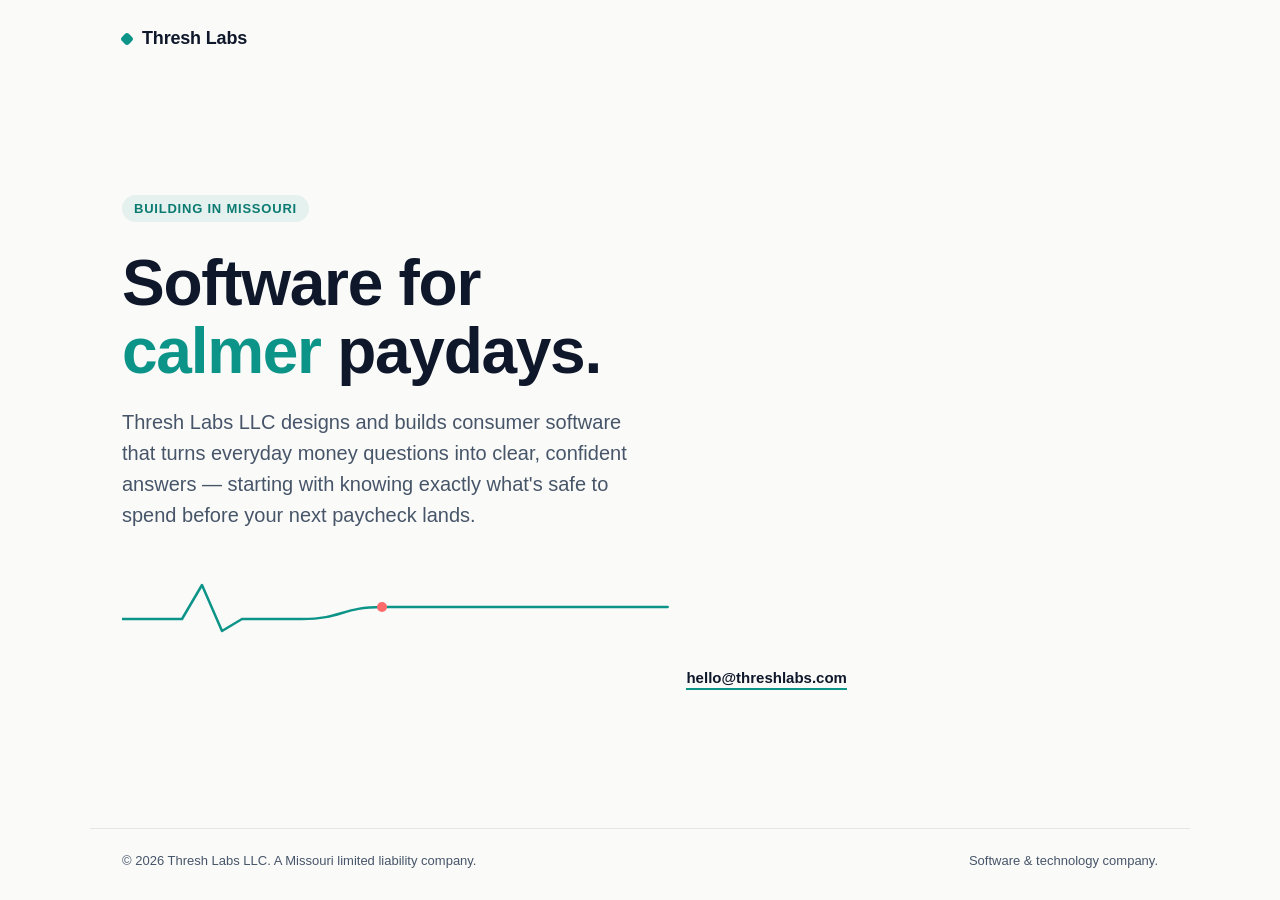
==== index.html @ 98dc83ef "Add initial Thresh Labs holding company landing page" ====
<!DOCTYPE html>
<html lang="en">
<head>
<meta charset="UTF-8" />
<meta name="viewport" content="width=device-width, initial-scale=1.0" />
<title>Thresh Labs — Software for calmer paydays</title>
<meta name="description" content="Thresh Labs LLC builds software that takes the guesswork out of everyday money decisions." />
<style>
  :root {
    --teal: #0D9488;
    --teal-deep: #0B7A70;
    --coral: #FF6B6B;
    --ink: #0F172A;
    --ink-soft: #475569;
    --paper: #FAFAF9;
    --paper-line: #E7E5E4;
  }

  * { box-sizing: border-box; }

  html, body {
    margin: 0;
    padding: 0;
    background: var(--paper);
    color: var(--ink);
    font-family: -apple-system, BlinkMacSystemFont, "Segoe UI", Roboto, Helvetica, Arial, sans-serif;
    -webkit-font-smoothing: antialiased;
  }

  @font-face {
    font-family: "Outfit";
    src: local("Outfit");
  }

  .wrap {
    min-height: 100vh;
    display: flex;
    flex-direction: column;
  }

  header {
    display: flex;
    align-items: center;
    justify-content: space-between;
    padding: 28px 32px;
    max-width: 1100px;
    width: 100%;
    margin: 0 auto;
  }

  .mark {
    display: flex;
    align-items: center;
    gap: 10px;
    font-family: "Outfit", sans-serif;
    font-weight: 600;
    font-size: 18px;
    letter-spacing: -0.01em;
    color: var(--ink);
  }

  .mark-dot {
    width: 10px;
    height: 10px;
    border-radius: 3px;
    background: var(--teal);
    transform: rotate(45deg);
    flex-shrink: 0;
  }

  main {
    flex: 1;
    display: flex;
    align-items: center;
    max-width: 1100px;
    width: 100%;
    margin: 0 auto;
    padding: 40px 32px 60px;
  }

  .hero {
    width: 100%;
  }

  .eyebrow {
    display: inline-block;
    font-size: 13px;
    font-weight: 600;
    letter-spacing: 0.06em;
    text-transform: uppercase;
    color: var(--teal-deep);
    background: rgba(13, 148, 136, 0.09);
    padding: 6px 12px;
    border-radius: 100px;
    margin-bottom: 28px;
  }

  h1 {
    font-family: "Outfit", sans-serif;
    font-weight: 600;
    font-size: clamp(36px, 6vw, 64px);
    line-height: 1.05;
    letter-spacing: -0.02em;
    margin: 0 0 22px;
    max-width: 15ch;
  }

  h1 em {
    font-style: normal;
    color: var(--teal);
  }

  .sub {
    font-size: clamp(17px, 2vw, 20px);
    line-height: 1.55;
    color: var(--ink-soft);
    max-width: 46ch;
    margin: 0 0 44px;
  }

  /* signature element: a "payday pulse" line — a cycle that resolves into a calm flat line,
     echoing the product's core idea (income → spend-down → reset) without naming the product. */
  .pulse {
    width: 100%;
    max-width: 560px;
    height: 64px;
    margin-bottom: 44px;
  }

  .pulse path {
    fill: none;
    stroke: var(--teal);
    stroke-width: 2.5;
    stroke-linecap: round;
    stroke-linejoin: round;
    stroke-dasharray: 600;
    stroke-dashoffset: 600;
    animation: draw 2.4s ease-out forwards 0.3s;
  }

  .pulse circle {
    fill: var(--coral);
    opacity: 0;
    animation: pop 0.4s ease-out forwards 2.4s;
  }

  @keyframes draw {
    to { stroke-dashoffset: 0; }
  }

  @keyframes pop {
    from { opacity: 0; transform: scale(0.4); }
    to { opacity: 1; transform: scale(1); }
  }

  @media (prefers-reduced-motion: reduce) {
    .pulse path { animation: none; stroke-dashoffset: 0; }
    .pulse circle { animation: none; opacity: 1; }
  }

  .contact {
    display: inline-flex;
    align-items: center;
    gap: 8px;
    font-size: 15px;
    font-weight: 600;
    color: var(--ink);
    text-decoration: none;
    border-bottom: 2px solid var(--teal);
    padding-bottom: 2px;
    transition: color 0.15s ease, border-color 0.15s ease;
  }

  .contact:hover,
  .contact:focus-visible {
    color: var(--teal-deep);
    border-color: var(--coral);
  }

  .contact:focus-visible {
    outline: 2px solid var(--teal);
    outline-offset: 4px;
  }

  footer {
    max-width: 1100px;
    width: 100%;
    margin: 0 auto;
    padding: 24px 32px 32px;
    border-top: 1px solid var(--paper-line);
    display: flex;
    flex-wrap: wrap;
    gap: 8px 20px;
    justify-content: space-between;
    font-size: 13px;
    color: var(--ink-soft);
  }

  @media (max-width: 560px) {
    header, main, footer { padding-left: 20px; padding-right: 20px; }
    footer { flex-direction: column; }
  }
</style>
</head>
<body>
  <div class="wrap">
    <header>
      <div class="mark">
        <span class="mark-dot" aria-hidden="true"></span>
        Thresh Labs
      </div>
    </header>

    <main>
      <div class="hero">
        <span class="eyebrow">Building in Missouri</span>
        <h1>Software for <em>calmer</em> paydays.</h1>
        <p class="sub">
          Thresh Labs LLC designs and builds consumer software that turns everyday
          money questions into clear, confident answers &mdash; starting with knowing
          exactly what's safe to spend before your next paycheck lands.
        </p>

        <svg class="pulse" viewBox="0 0 560 64" xmlns="http://www.w3.org/2000/svg" role="img" aria-label="A wavering line that settles into a steady, calm line">
          <path d="M0,44 L60,44 L80,10 L100,56 L120,44 L180,44 C 220,44 220,32 260,32 C 300,32 300,32 560,32" />
          <circle cx="260" cy="32" r="5" />
        </svg>

        <a class="contact" href="mailto:hello@threshlabs.com">hello@threshlabs.com</a>
      </div>
    </main>

    <footer>
      <span>&copy; 2026 Thresh Labs LLC. A Missouri limited liability company.</span>
      <span>Software &amp; technology company.</span>
    </footer>
  </div>
</body>
</html>
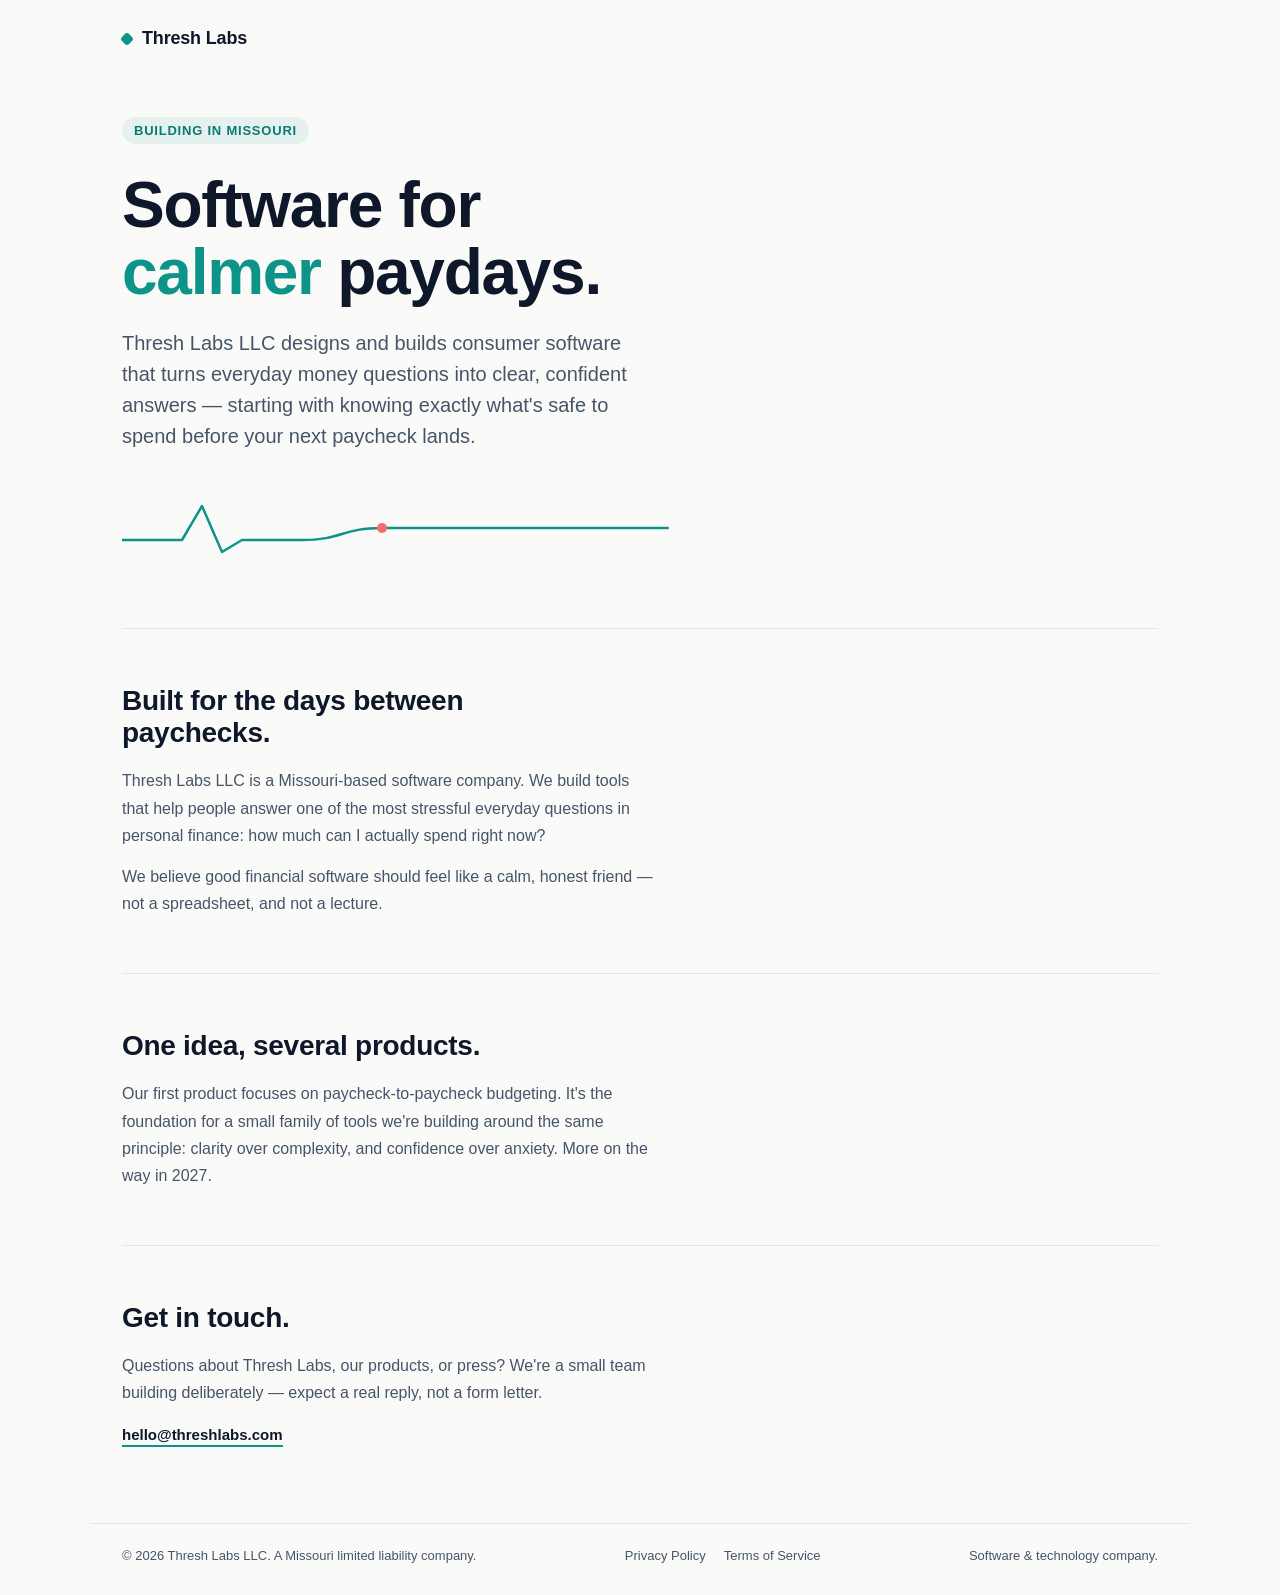
==== commit a7a829b1: "Add Privacy Policy and Terms of Service pages Add privacy.html, terms.html, and legal.css. Expand ho" ====
--- a/index.html
+++ b/index.html
@@ -70,16 +70,15 @@
 
   main {
     flex: 1;
-    display: flex;
-    align-items: center;
     max-width: 1100px;
     width: 100%;
     margin: 0 auto;
-    padding: 40px 32px 60px;
+    padding: 40px 32px 20px;
   }
 
   .hero {
     width: 100%;
+    padding-bottom: 20px;
   }
 
   .eyebrow {
@@ -118,8 +117,6 @@
     margin: 0 0 44px;
   }
 
-  /* signature element: a "payday pulse" line — a cycle that resolves into a calm flat line,
-     echoing the product's core idea (income → spend-down → reset) without naming the product. */
   .pulse {
     width: 100%;
     max-width: 560px;
@@ -182,6 +179,36 @@
     outline-offset: 4px;
   }
 
+  section.block {
+    padding: 56px 0;
+    border-top: 1px solid var(--paper-line);
+  }
+
+  section.block h2 {
+    font-family: "Outfit", sans-serif;
+    font-weight: 600;
+    font-size: clamp(22px, 3vw, 28px);
+    letter-spacing: -0.01em;
+    margin: 0 0 18px;
+    max-width: 24ch;
+  }
+
+  section.block p {
+    font-size: 16px;
+    line-height: 1.7;
+    color: var(--ink-soft);
+    max-width: 60ch;
+    margin: 0;
+  }
+
+  section.block p + p {
+    margin-top: 14px;
+  }
+
+  .contact-block .contact {
+    margin-top: 20px;
+  }
+
   footer {
     max-width: 1100px;
     width: 100%;
@@ -192,13 +219,29 @@
     flex-wrap: wrap;
     gap: 8px 20px;
     justify-content: space-between;
+    align-items: center;
     font-size: 13px;
     color: var(--ink-soft);
   }
 
+  footer nav {
+    display: flex;
+    gap: 18px;
+  }
+
+  footer nav a {
+    color: var(--ink-soft);
+    text-decoration: none;
+  }
+
+  footer nav a:hover,
+  footer nav a:focus-visible {
+    color: var(--teal-deep);
+  }
+
   @media (max-width: 560px) {
     header, main, footer { padding-left: 20px; padding-right: 20px; }
-    footer { flex-direction: column; }
+    footer { flex-direction: column; align-items: flex-start; }
   }
 </style>
 </head>
@@ -225,15 +268,48 @@
           <path d="M0,44 L60,44 L80,10 L100,56 L120,44 L180,44 C 220,44 220,32 260,32 C 300,32 300,32 560,32" />
           <circle cx="260" cy="32" r="5" />
         </svg>
-
+      </div>
+
+      <section class="block about-block">
+        <h2>Built for the days between paychecks.</h2>
+        <p>
+          Thresh Labs LLC is a Missouri-based software company. We build tools that help
+          people answer one of the most stressful everyday questions in personal finance:
+          how much can I actually spend right now?
+        </p>
+        <p>
+          We believe good financial software should feel like a calm, honest friend &mdash;
+          not a spreadsheet, and not a lecture.
+        </p>
+      </section>
+
+      <section class="block product-block">
+        <h2>One idea, several products.</h2>
+        <p>
+          Our first product focuses on paycheck-to-paycheck budgeting. It's the foundation
+          for a small family of tools we're building around the same principle: clarity
+          over complexity, and confidence over anxiety. More on the way in 2027.
+        </p>
+      </section>
+
+      <section class="block contact-block">
+        <h2>Get in touch.</h2>
+        <p>
+          Questions about Thresh Labs, our products, or press? We're a small team building
+          deliberately &mdash; expect a real reply, not a form letter.
+        </p>
         <a class="contact" href="mailto:hello@threshlabs.com">hello@threshlabs.com</a>
-      </div>
+      </section>
     </main>
 
     <footer>
       <span>&copy; 2026 Thresh Labs LLC. A Missouri limited liability company.</span>
+      <nav>
+        <a href="/privacy">Privacy Policy</a>
+        <a href="/terms">Terms of Service</a>
+      </nav>
       <span>Software &amp; technology company.</span>
     </footer>
   </div>
 </body>
-</html>
+</html>
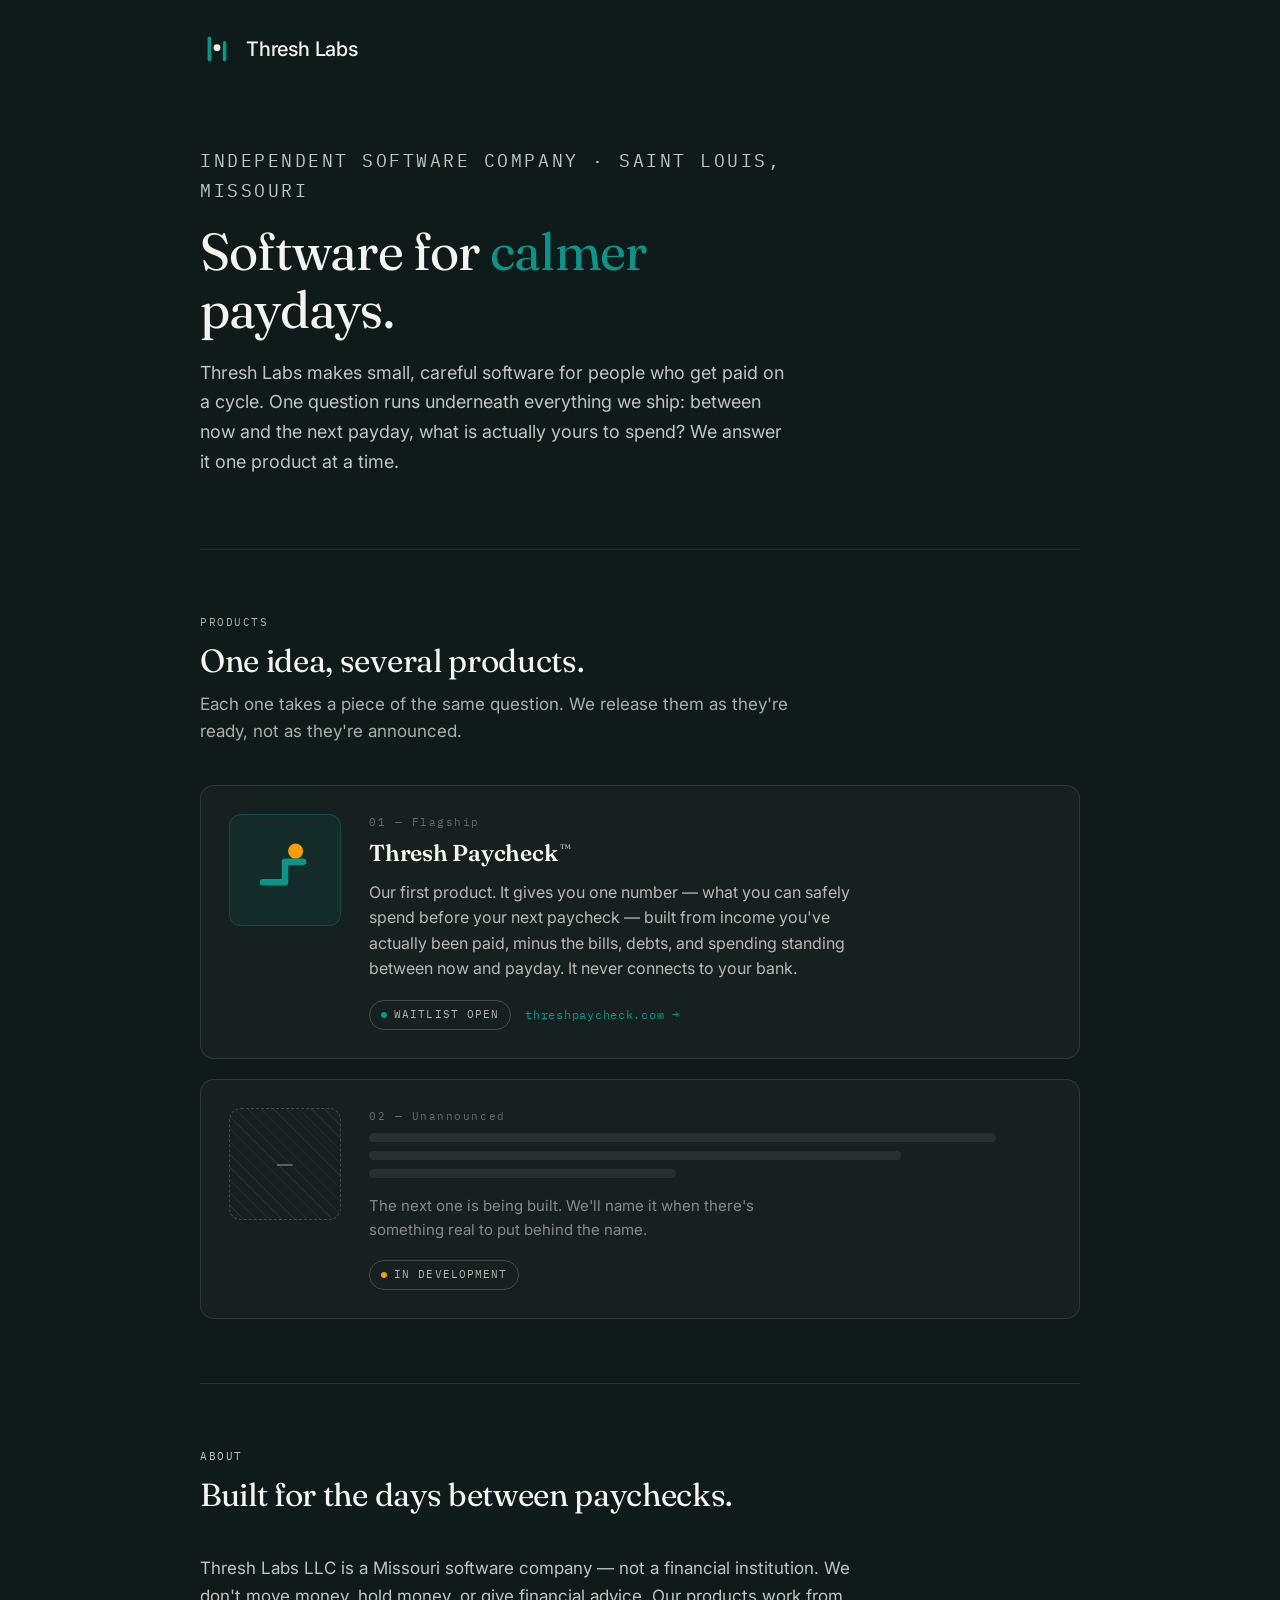
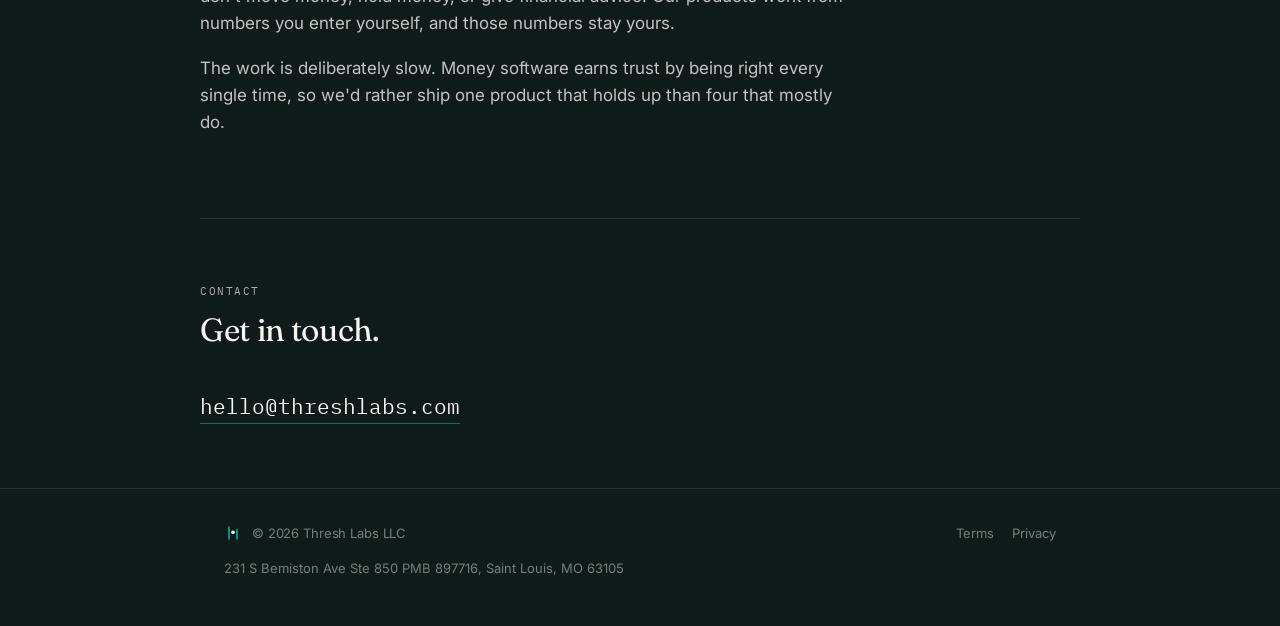
==== commit c27173c7: "Redesign homepage with new Thresh Labs mark and product-slot layout - Replace placeholder diamond ma" ====
--- a/index.html
+++ b/index.html
@@ -1,315 +1,430 @@
 <!DOCTYPE html>
 <html lang="en">
 <head>
-<meta charset="UTF-8" />
-<meta name="viewport" content="width=device-width, initial-scale=1.0" />
-<title>Thresh Labs — Software for calmer paydays</title>
-<meta name="description" content="Thresh Labs LLC builds software that takes the guesswork out of everyday money decisions." />
+<meta charset="utf-8" />
+<meta name="viewport" content="width=device-width, initial-scale=1, viewport-fit=cover" />
+<title>Thresh Labs — independent software company</title>
+<meta name="description" content="Thresh Labs is an independent software company in Missouri building tools for people who get paid on a cycle." />
+<link rel="icon" href="/favicon.svg" type="image/svg+xml" />
+<link rel="apple-touch-icon" href="/apple-touch-icon.png" />
+<meta name="theme-color" content="#0F1B1A" />
+<link rel="preconnect" href="https://fonts.googleapis.com" />
+<link rel="preconnect" href="https://fonts.gstatic.com" crossorigin />
+<link href="https://fonts.googleapis.com/css2?family=Fraunces:opsz,wght@9..144,400;9..144,600&family=Inter:wght@400;500&family=IBM+Plex+Mono:wght@400;500&display=swap" rel="stylesheet" />
 <style>
   :root {
+    /* Mirrors the landing tokens in strideBudget-APP/src/index.css so the two
+       properties read as one company. Coral is deliberately absent — in-app only. */
+    --ink: #0F1B1A;
+    --surface: #16211F;
+    --surface-2: #1B2725;
+    --paper: #F6F4EE;
     --teal: #0D9488;
-    --teal-deep: #0B7A70;
-    --coral: #FF6B6B;
-    --ink: #0F172A;
-    --ink-soft: #475569;
-    --paper: #FAFAF9;
-    --paper-line: #E7E5E4;
-  }
-
-  * { box-sizing: border-box; }
-
-  html, body {
+    --amber: #F59E0B;
+    --line: rgba(246, 244, 238, 0.11);
+    --line-strong: rgba(246, 244, 238, 0.2);
+
+    --display: "Fraunces", Georgia, serif;
+    --body: "Inter", -apple-system, BlinkMacSystemFont, "Segoe UI", sans-serif;
+    --mono: "IBM Plex Mono", ui-monospace, "SF Mono", Menlo, monospace;
+
+    box-sizing: border-box;
+    padding-top: env(safe-area-inset-top, 0px);
+    padding-bottom: env(safe-area-inset-bottom, 0px);
+  }
+
+  *, *::before, *::after { box-sizing: inherit; }
+
+  html { scroll-padding-top: env(safe-area-inset-top, 0px); -webkit-text-size-adjust: 100%; }
+
+  body {
     margin: 0;
-    padding: 0;
-    background: var(--paper);
-    color: var(--ink);
-    font-family: -apple-system, BlinkMacSystemFont, "Segoe UI", Roboto, Helvetica, Arial, sans-serif;
+    background-color: var(--ink);
+    color: var(--paper);
+    font-family: var(--body);
+    font-size: 17px;
+    line-height: 1.6;
     -webkit-font-smoothing: antialiased;
   }
 
-  @font-face {
-    font-family: "Outfit";
-    src: local("Outfit");
-  }
-
-  .wrap {
-    min-height: 100vh;
-    display: flex;
-    flex-direction: column;
-  }
-
-  header {
+  img, svg { max-width: 100%; }
+
+  .wrap { max-width: 880px; margin: 0 auto; padding: 0 24px; }
+
+  .eyebrow {
+    font-family: var(--mono);
+    font-size: 11px;
+    letter-spacing: 0.14em;
+    text-transform: uppercase;
+    color: rgba(246, 244, 238, 0.45);
+  }
+
+  /* ---------- masthead ---------- */
+  .masthead { padding: 32px 0 0; }
+  .mark-lockup { display: flex; align-items: center; gap: 12px; }
+  .mark-lockup span {
+    font-size: 20px;
+    font-weight: 500;
+    letter-spacing: -0.01em;
+  }
+
+  /* ---------- hero ---------- */
+  .hero { padding: 80px 0 72px; }
+  .hero h1 {
+    font-family: var(--display);
+    font-weight: 400;
+    font-size: clamp(34px, 6.4vw, 52px);
+    line-height: 1.1;
+    letter-spacing: -0.015em;
+    margin: 18px 0 20px;
+    max-width: 17ch;
+  }
+  .hero h1 .accent { color: var(--teal); }
+  .hero p {
+    font-size: 18px;
+    line-height: 1.65;
+    color: rgba(246, 244, 238, 0.78);
+    max-width: 54ch;
+    margin: 0;
+  }
+
+  /* ---------- section framing ---------- */
+  .section { padding: 64px 0; border-top: 1px solid var(--line); }
+  .section-head { display: flex; flex-direction: column; gap: 10px; margin-bottom: 40px; }
+  .section-head h2 {
+    font-family: var(--display);
+    font-weight: 400;
+    font-size: clamp(25px, 4vw, 32px);
+    line-height: 1.25;
+    letter-spacing: -0.01em;
+    margin: 0;
+  }
+  .section-head p {
+    margin: 0;
+    color: rgba(246, 244, 238, 0.68);
+    max-width: 56ch;
+  }
+
+  /* ---------- product slots ---------- */
+  .slots { display: flex; flex-direction: column; gap: 20px; }
+
+  .slot {
+    display: grid;
+    grid-template-columns: 112px 1fr;
+    gap: 28px;
+    align-items: start;
+    background: var(--surface);
+    border: 1px solid var(--line);
+    border-radius: 14px;
+    padding: 28px;
+    text-decoration: none;
+    color: inherit;
+    transition: border-color 160ms ease, background-color 160ms ease, transform 160ms ease;
+  }
+
+  a.slot:hover, a.slot:focus-visible {
+    border-color: rgba(13, 148, 136, 0.55);
+    background: var(--surface-2);
+    transform: translateY(-2px);
+  }
+  a.slot:focus-visible { outline: 2px solid var(--teal); outline-offset: 3px; }
+
+  .tile {
+    width: 112px;
+    height: 112px;
+    border-radius: 12px;
     display: flex;
     align-items: center;
-    justify-content: space-between;
-    padding: 28px 32px;
-    max-width: 1100px;
-    width: 100%;
-    margin: 0 auto;
-  }
-
-  .mark {
+    justify-content: center;
+    background: rgba(13, 148, 136, 0.1);
+    border: 1px solid rgba(13, 148, 136, 0.28);
+  }
+
+  .tile-empty {
+    background: transparent;
+    border: 1px dashed var(--line-strong);
+    position: relative;
+    overflow: hidden;
+  }
+  /* Faint diagonal hatching = a slot framed out but not filled. */
+  .tile-empty::before {
+    content: "";
+    position: absolute;
+    inset: 0;
+    background-image: repeating-linear-gradient(
+      45deg,
+      rgba(246, 244, 238, 0.06) 0px,
+      rgba(246, 244, 238, 0.06) 1px,
+      transparent 1px,
+      transparent 9px
+    );
+  }
+  .tile-empty span {
+    position: relative;
+    font-family: var(--mono);
+    font-size: 26px;
+    color: rgba(246, 244, 238, 0.3);
+  }
+
+  .slot-index {
+    font-family: var(--mono);
+    font-size: 11px;
+    letter-spacing: 0.14em;
+    color: rgba(246, 244, 238, 0.35);
+    display: block;
+    margin-bottom: 8px;
+  }
+
+  .slot-name {
+    font-family: var(--display);
+    font-weight: 600;
+    font-size: 23px;
+    letter-spacing: -0.01em;
+    margin: 0 0 12px;
+    line-height: 1.2;
+  }
+  .slot-name sup { font-size: 0.48em; font-weight: 400; opacity: 0.65; vertical-align: super; margin-left: 2px; }
+
+  .slot-body { margin: 0; color: rgba(246, 244, 238, 0.72); font-size: 16px; max-width: 52ch; }
+
+  .slot-foot {
     display: flex;
+    flex-wrap: wrap;
     align-items: center;
-    gap: 10px;
-    font-family: "Outfit", sans-serif;
-    font-weight: 600;
-    font-size: 18px;
-    letter-spacing: -0.01em;
-    color: var(--ink);
-  }
-
-  .mark-dot {
-    width: 10px;
-    height: 10px;
-    border-radius: 3px;
-    background: var(--teal);
-    transform: rotate(45deg);
-    flex-shrink: 0;
-  }
-
-  main {
-    flex: 1;
-    max-width: 1100px;
-    width: 100%;
-    margin: 0 auto;
-    padding: 40px 32px 20px;
-  }
-
-  .hero {
-    width: 100%;
-    padding-bottom: 20px;
-  }
-
-  .eyebrow {
-    display: inline-block;
-    font-size: 13px;
-    font-weight: 600;
-    letter-spacing: 0.06em;
-    text-transform: uppercase;
-    color: var(--teal-deep);
-    background: rgba(13, 148, 136, 0.09);
-    padding: 6px 12px;
-    border-radius: 100px;
-    margin-bottom: 28px;
-  }
-
-  h1 {
-    font-family: "Outfit", sans-serif;
-    font-weight: 600;
-    font-size: clamp(36px, 6vw, 64px);
-    line-height: 1.05;
-    letter-spacing: -0.02em;
-    margin: 0 0 22px;
-    max-width: 15ch;
-  }
-
-  h1 em {
-    font-style: normal;
-    color: var(--teal);
-  }
-
-  .sub {
-    font-size: clamp(17px, 2vw, 20px);
-    line-height: 1.55;
-    color: var(--ink-soft);
-    max-width: 46ch;
-    margin: 0 0 44px;
-  }
-
-  .pulse {
-    width: 100%;
-    max-width: 560px;
-    height: 64px;
-    margin-bottom: 44px;
-  }
-
-  .pulse path {
-    fill: none;
-    stroke: var(--teal);
-    stroke-width: 2.5;
-    stroke-linecap: round;
-    stroke-linejoin: round;
-    stroke-dasharray: 600;
-    stroke-dashoffset: 600;
-    animation: draw 2.4s ease-out forwards 0.3s;
-  }
-
-  .pulse circle {
-    fill: var(--coral);
-    opacity: 0;
-    animation: pop 0.4s ease-out forwards 2.4s;
-  }
-
-  @keyframes draw {
-    to { stroke-dashoffset: 0; }
-  }
-
-  @keyframes pop {
-    from { opacity: 0; transform: scale(0.4); }
-    to { opacity: 1; transform: scale(1); }
-  }
-
-  @media (prefers-reduced-motion: reduce) {
-    .pulse path { animation: none; stroke-dashoffset: 0; }
-    .pulse circle { animation: none; opacity: 1; }
-  }
-
-  .contact {
+    gap: 14px;
+    margin-top: 18px;
+  }
+
+  .pill {
     display: inline-flex;
     align-items: center;
-    gap: 8px;
+    gap: 7px;
+    font-family: var(--mono);
+    font-size: 11px;
+    letter-spacing: 0.1em;
+    text-transform: uppercase;
+    padding: 5px 11px;
+    border-radius: 999px;
+    border: 1px solid var(--line-strong);
+    color: rgba(246, 244, 238, 0.7);
+  }
+  .pill::before {
+    content: "";
+    width: 6px; height: 6px;
+    border-radius: 50%;
+    background: var(--teal);
+  }
+  .pill-building::before {
+    background: var(--amber);
+    animation: pulse 2.6s ease-in-out infinite;
+  }
+  @keyframes pulse {
+    0%, 100% { opacity: 1; transform: scale(1); }
+    50% { opacity: 0.35; transform: scale(0.8); }
+  }
+  @media (prefers-reduced-motion: reduce) {
+    .pill-building::before { animation: none; }
+    a.slot:hover { transform: none; }
+  }
+
+  .go {
+    font-family: var(--mono);
+    font-size: 12px;
+    letter-spacing: 0.06em;
+    color: var(--teal);
+  }
+  a.slot:hover .go { text-decoration: underline; text-underline-offset: 3px; }
+
+  /* Skeleton copy for the unfilled slot — reads as "drafted, not written". */
+  .skeleton { display: flex; flex-direction: column; gap: 9px; margin: 4px 0 0; }
+  .skeleton i {
+    display: block;
+    height: 9px;
+    border-radius: 999px;
+    background: rgba(246, 244, 238, 0.07);
+  }
+  .skeleton i:nth-child(1) { width: 92%; }
+  .skeleton i:nth-child(2) { width: 78%; }
+  .skeleton i:nth-child(3) { width: 45%; }
+
+  .slot-note {
+    margin: 16px 0 0;
     font-size: 15px;
-    font-weight: 600;
-    color: var(--ink);
+    color: rgba(246, 244, 238, 0.5);
+    max-width: 48ch;
+  }
+
+  /* ---------- about ---------- */
+  .prose p { color: rgba(246, 244, 238, 0.78); max-width: 60ch; }
+  .prose p + p { margin-top: 18px; }
+
+  /* ---------- contact ---------- */
+  .contact-link {
+    font-family: var(--mono);
+    font-size: clamp(17px, 3vw, 21px);
+    color: var(--paper);
     text-decoration: none;
-    border-bottom: 2px solid var(--teal);
-    padding-bottom: 2px;
-    transition: color 0.15s ease, border-color 0.15s ease;
-  }
-
-  .contact:hover,
-  .contact:focus-visible {
-    color: var(--teal-deep);
-    border-color: var(--coral);
-  }
-
-  .contact:focus-visible {
-    outline: 2px solid var(--teal);
-    outline-offset: 4px;
-  }
-
-  section.block {
-    padding: 56px 0;
-    border-top: 1px solid var(--paper-line);
-  }
-
-  section.block h2 {
-    font-family: "Outfit", sans-serif;
-    font-weight: 600;
-    font-size: clamp(22px, 3vw, 28px);
-    letter-spacing: -0.01em;
-    margin: 0 0 18px;
-    max-width: 24ch;
-  }
-
-  section.block p {
-    font-size: 16px;
-    line-height: 1.7;
-    color: var(--ink-soft);
-    max-width: 60ch;
-    margin: 0;
-  }
-
-  section.block p + p {
-    margin-top: 14px;
-  }
-
-  .contact-block .contact {
-    margin-top: 20px;
-  }
-
+    border-bottom: 1px solid rgba(13, 148, 136, 0.7);
+    padding-bottom: 3px;
+  }
+  .contact-link:hover { color: var(--teal); }
+
+  /* ---------- footer ---------- */
   footer {
-    max-width: 1100px;
-    width: 100%;
-    margin: 0 auto;
-    padding: 24px 32px 32px;
-    border-top: 1px solid var(--paper-line);
+    border-top: 1px solid var(--line);
+    padding: 34px 0 48px;
+    font-size: 13px;
+    color: rgba(246, 244, 238, 0.45);
+  }
+  .footer-row {
     display: flex;
     flex-wrap: wrap;
-    gap: 8px 20px;
     justify-content: space-between;
     align-items: center;
-    font-size: 13px;
-    color: var(--ink-soft);
-  }
-
-  footer nav {
-    display: flex;
-    gap: 18px;
-  }
-
-  footer nav a {
-    color: var(--ink-soft);
-    text-decoration: none;
-  }
-
-  footer nav a:hover,
-  footer nav a:focus-visible {
-    color: var(--teal-deep);
-  }
-
-  @media (max-width: 560px) {
-    header, main, footer { padding-left: 20px; padding-right: 20px; }
-    footer { flex-direction: column; align-items: flex-start; }
+    gap: 16px;
+  }
+  .footer-links { display: flex; gap: 18px; }
+  .footer-links a { color: inherit; text-decoration: none; }
+  .footer-links a:hover { color: var(--paper); }
+  .footer-addr { margin: 14px 0 0; font-style: normal; }
+
+  @media (max-width: 640px) {
+    .slot { grid-template-columns: 1fr; gap: 20px; padding: 24px; }
+    .tile, .tile-empty { width: 84px; height: 84px; }
+    .hero { padding: 56px 0 48px; }
+    .section { padding: 52px 0; }
   }
 </style>
 </head>
 <body>
-  <div class="wrap">
-    <header>
-      <div class="mark">
-        <span class="mark-dot" aria-hidden="true"></span>
-        Thresh Labs
+
+  <div class="wrap masthead">
+    <div class="mark-lockup">
+      <!-- Thresh Labs mark: the Gate. Bone dot is the dark-background variant;
+           it inverts to ink (#0F1B1A) on light surfaces. -->
+      <svg width="34" height="34" viewBox="0 0 380 380" role="img" aria-label="Thresh Labs">
+        <line x1="105" y1="70" x2="105" y2="310" stroke="#0D9488" stroke-width="40" stroke-linecap="round"/>
+        <line x1="275" y1="120" x2="275" y2="310" stroke="#0D9488" stroke-width="40" stroke-linecap="round"/>
+        <circle cx="190" cy="175" r="38" fill="#F6F4EE"/>
+      </svg>
+      <span>Thresh Labs</span>
+    </div>
+  </div>
+
+  <header class="wrap hero">
+    <p class="eyebrow">Independent software company &middot; Saint Louis, Missouri</p>
+    <h1>Software for <span class="accent">calmer</span> paydays.</h1>
+    <p>
+      Thresh Labs makes small, careful software for people who get paid on a cycle.
+      One question runs underneath everything we ship: between now and the next
+      payday, what is actually yours to spend? We answer it one product at a time.
+    </p>
+  </header>
+
+  <main>
+    <section class="wrap section" id="products">
+      <div class="section-head">
+        <p class="eyebrow">Products</p>
+        <h2>One idea, several products.</h2>
+        <p>Each one takes a piece of the same question. We release them as they're ready, not as they're announced.</p>
       </div>
-    </header>
-
-    <main>
-      <div class="hero">
-        <span class="eyebrow">Building in Missouri</span>
-        <h1>Software for <em>calmer</em> paydays.</h1>
-        <p class="sub">
-          Thresh Labs LLC designs and builds consumer software that turns everyday
-          money questions into clear, confident answers &mdash; starting with knowing
-          exactly what's safe to spend before your next paycheck lands.
-        </p>
-
-        <svg class="pulse" viewBox="0 0 560 64" xmlns="http://www.w3.org/2000/svg" role="img" aria-label="A wavering line that settles into a steady, calm line">
-          <path d="M0,44 L60,44 L80,10 L100,56 L120,44 L180,44 C 220,44 220,32 260,32 C 300,32 300,32 560,32" />
-          <circle cx="260" cy="32" r="5" />
-        </svg>
+
+      <div class="slots">
+
+        <!-- Slot 01 — shipped/shipping. Whole card is the link out to the product site.
+             Tile carries the product's own mark (step + amber dot), not the Labs mark. -->
+        <a class="slot" href="https://threshpaycheck.com" rel="noopener">
+          <div class="tile">
+            <svg width="62" height="62" viewBox="0 0 380 380" role="img" aria-label="Thresh Paycheck">
+              <polyline points="55,265 190,265 190,140 300,140" fill="none" stroke="#0D9488"
+                        stroke-width="40" stroke-linecap="round" stroke-linejoin="round" />
+              <circle cx="255" cy="74" r="46" fill="#F59E0B" />
+            </svg>
+          </div>
+          <div>
+            <span class="slot-index">01 &mdash; Flagship</span>
+            <h3 class="slot-name">Thresh Paycheck<sup>&trade;</sup></h3>
+            <p class="slot-body">
+              Our first product. It gives you one number &mdash; what you can safely spend
+              before your next paycheck &mdash; built from income you've actually been paid,
+              minus the bills, debts, and spending standing between now and payday.
+              It never connects to your bank.
+            </p>
+            <div class="slot-foot">
+              <span class="pill">Waitlist open</span>
+              <span class="go">threshpaycheck.com &rarr;</span>
+            </div>
+          </div>
+        </a>
+
+        <!-- Slot 02 — intentionally unnamed. Nothing goes public here until the
+             mark is cleared and the thing exists. Not a link. -->
+        <div class="slot" aria-label="Second product, in development">
+          <div class="tile tile-empty"><span>&#8212;</span></div>
+          <div>
+            <span class="slot-index">02 &mdash; Unannounced</span>
+            <div class="skeleton" aria-hidden="true">
+              <i></i><i></i><i></i>
+            </div>
+            <p class="slot-note">
+              The next one is being built. We'll name it when there's something
+              real to put behind the name.
+            </p>
+            <div class="slot-foot">
+              <span class="pill pill-building">In development</span>
+            </div>
+          </div>
+        </div>
+
       </div>
-
-      <section class="block about-block">
+    </section>
+
+    <section class="wrap section prose" id="about">
+      <div class="section-head">
+        <p class="eyebrow">About</p>
         <h2>Built for the days between paychecks.</h2>
-        <p>
-          Thresh Labs LLC is a Missouri-based software company. We build tools that help
-          people answer one of the most stressful everyday questions in personal finance:
-          how much can I actually spend right now?
-        </p>
-        <p>
-          We believe good financial software should feel like a calm, honest friend &mdash;
-          not a spreadsheet, and not a lecture.
-        </p>
-      </section>
-
-      <section class="block product-block">
-        <h2>One idea, several products.</h2>
-        <p>
-          Our first product focuses on paycheck-to-paycheck budgeting. It's the foundation
-          for a small family of tools we're building around the same principle: clarity
-          over complexity, and confidence over anxiety. More on the way in 2027.
-        </p>
-      </section>
-
-      <section class="block contact-block">
+      </div>
+      <p>
+        Thresh Labs LLC is a Missouri software company &mdash; not a financial
+        institution. We don't move money, hold money, or give financial advice.
+        Our products work from numbers you enter yourself, and those numbers
+        stay yours.
+      </p>
+      <p>
+        The work is deliberately slow. Money software earns trust by being right
+        every single time, so we'd rather ship one product that holds up than four
+        that mostly do.
+      </p>
+    </section>
+
+    <section class="wrap section" id="contact">
+      <div class="section-head">
+        <p class="eyebrow">Contact</p>
         <h2>Get in touch.</h2>
-        <p>
-          Questions about Thresh Labs, our products, or press? We're a small team building
-          deliberately &mdash; expect a real reply, not a form letter.
-        </p>
-        <a class="contact" href="mailto:hello@threshlabs.com">hello@threshlabs.com</a>
-      </section>
-    </main>
-
-    <footer>
-      <span>&copy; 2026 Thresh Labs LLC. A Missouri limited liability company.</span>
-      <nav>
-        <a href="/privacy">Privacy Policy</a>
-        <a href="/terms">Terms of Service</a>
-      </nav>
-      <span>Software &amp; technology company.</span>
-    </footer>
-  </div>
+      </div>
+      <a class="contact-link" href="mailto:hello@threshlabs.com">hello@threshlabs.com</a>
+    </section>
+  </main>
+
+  <footer>
+    <div class="wrap">
+      <div class="footer-row">
+        <div class="mark-lockup" style="gap:10px;">
+          <svg width="18" height="18" viewBox="0 0 380 380" role="img" aria-label="">
+            <line x1="105" y1="70" x2="105" y2="310" stroke="#0D9488" stroke-width="40" stroke-linecap="round"/>
+            <line x1="275" y1="120" x2="275" y2="310" stroke="#0D9488" stroke-width="40" stroke-linecap="round"/>
+            <circle cx="190" cy="175" r="38" fill="#F6F4EE"/>
+          </svg>
+          <span style="font-size:13px;font-weight:400;">&copy; 2026 Thresh Labs LLC</span>
+        </div>
+        <div class="footer-links">
+          <a href="/terms">Terms</a>
+          <a href="/privacy">Privacy</a>
+        </div>
+      </div>
+      <address class="footer-addr">231 S Bemiston Ave Ste 850 PMB 897716, Saint Louis, MO 63105</address>
+    </div>
+  </footer>
+
 </body>
-</html>+</html>
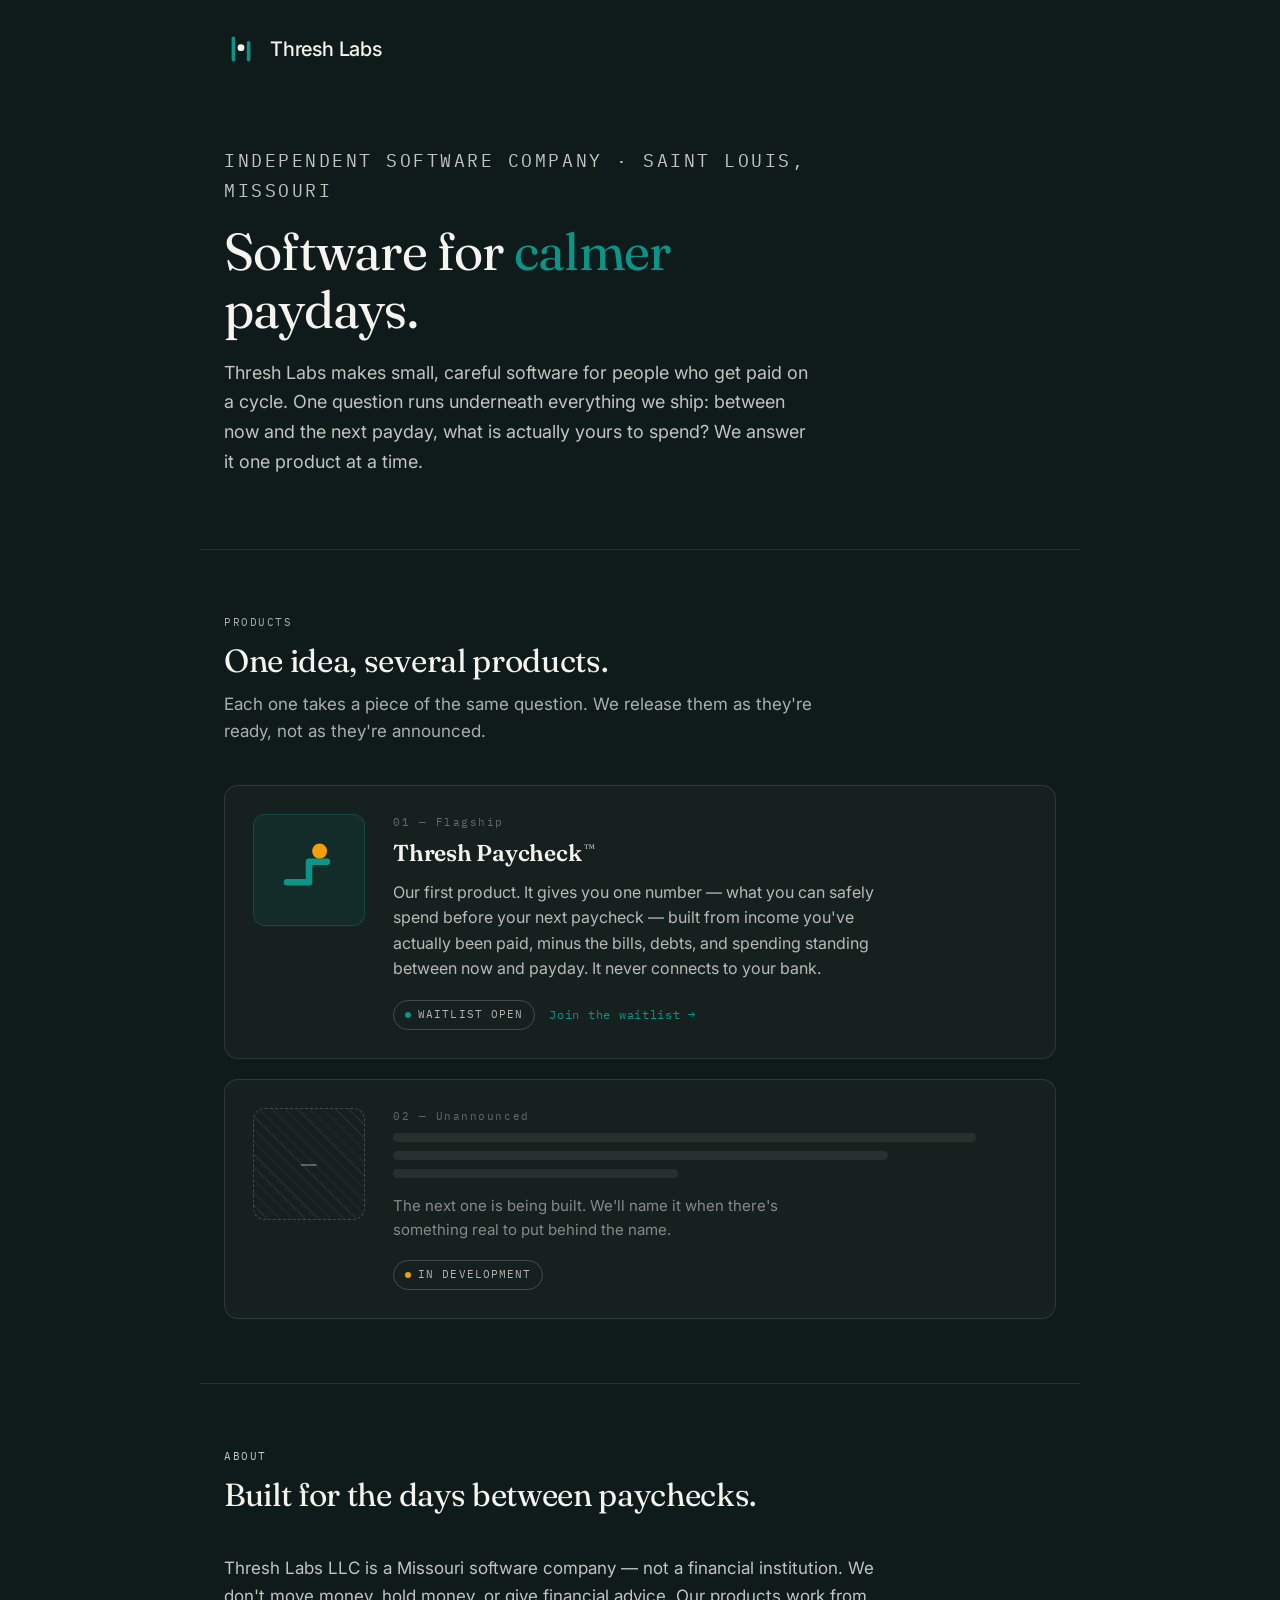
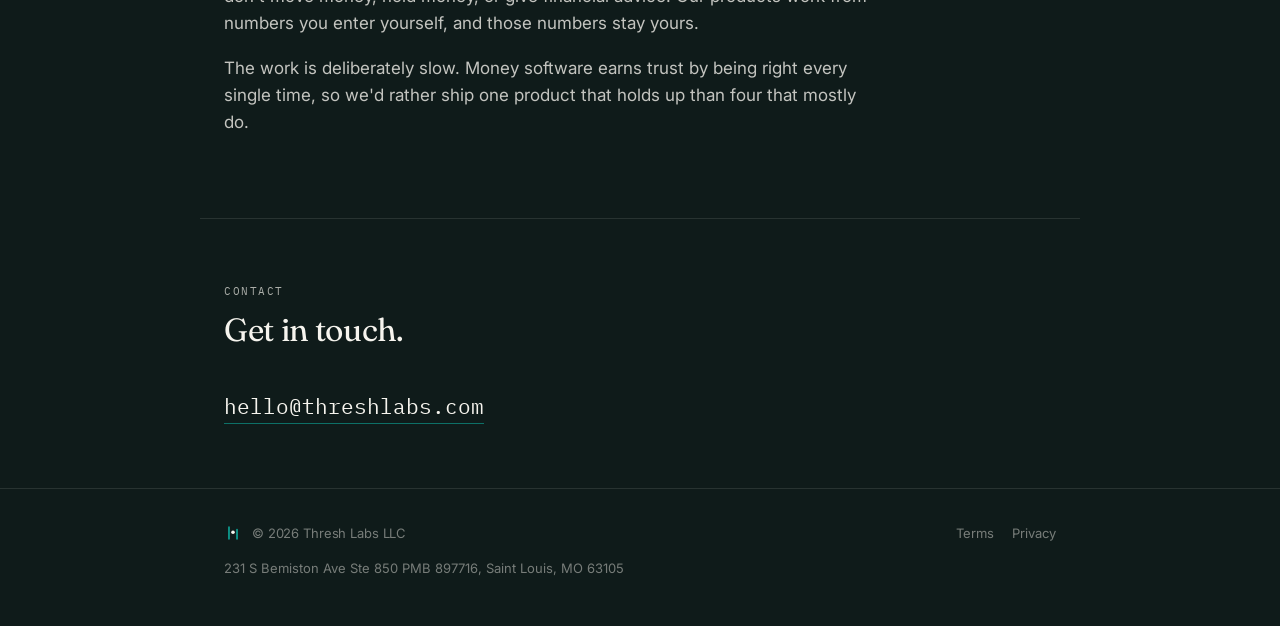
==== commit 7e8a7537: "Fix mobile layout, legal links, and add favicon files  - Restore side padding on mobile (padding sho" ====
--- a/index.html
+++ b/index.html
@@ -49,7 +49,12 @@
 
   img, svg { max-width: 100%; }
 
-  .wrap { max-width: 880px; margin: 0 auto; padding: 0 24px; }
+  .wrap {
+    max-width: 880px;
+    margin: 0 auto;
+    padding-left: max(24px, env(safe-area-inset-left, 0px));
+    padding-right: max(24px, env(safe-area-inset-right, 0px));
+  }
 
   .eyebrow {
     font-family: var(--mono);
@@ -60,7 +65,7 @@
   }
 
   /* ---------- masthead ---------- */
-  .masthead { padding: 32px 0 0; }
+  .masthead { padding-top: 32px; }
   .mark-lockup { display: flex; align-items: center; gap: 12px; }
   .mark-lockup span {
     font-size: 20px;
@@ -69,7 +74,7 @@
   }
 
   /* ---------- hero ---------- */
-  .hero { padding: 80px 0 72px; }
+  .hero { padding-top: 80px; padding-bottom: 72px; }
   .hero h1 {
     font-family: var(--display);
     font-weight: 400;
@@ -89,7 +94,7 @@
   }
 
   /* ---------- section framing ---------- */
-  .section { padding: 64px 0; border-top: 1px solid var(--line); }
+  .section { padding-top: 64px; padding-bottom: 64px; border-top: 1px solid var(--line); }
   .section-head { display: flex; flex-direction: column; gap: 10px; margin-bottom: 40px; }
   .section-head h2 {
     font-family: var(--display);
@@ -289,10 +294,36 @@
   .footer-addr { margin: 14px 0 0; font-style: normal; }
 
   @media (max-width: 640px) {
-    .slot { grid-template-columns: 1fr; gap: 20px; padding: 24px; }
-    .tile, .tile-empty { width: 84px; height: 84px; }
-    .hero { padding: 56px 0 48px; }
-    .section { padding: 52px 0; }
+    .hero { padding-top: 48px; padding-bottom: 44px; }
+    .section { padding-top: 48px; padding-bottom: 48px; }
+    .section-head { margin-bottom: 28px; }
+    .hero p { font-size: 17px; }
+
+    .eyebrow-sep { display: none; }
+    .eyebrow-loc { display: block; margin-top: 4px; }
+
+    /* Card becomes: [icon | index + name] on top, description full width below.
+       display:contents lets the text column's children join the card's grid. */
+    .slot {
+      grid-template-columns: 64px 1fr;
+      column-gap: 16px;
+      row-gap: 0;
+      padding: 20px;
+      align-items: center;
+    }
+    .slot > div:not(.tile) { display: contents; }
+    .tile, .tile-empty {
+      width: 64px; height: 64px;
+      border-radius: 10px;
+      grid-column: 1; grid-row: 1 / span 2;
+    }
+    .tile svg { width: 38px; height: 38px; }
+    .tile-empty span { font-size: 20px; }
+    .slot-index { grid-column: 2; grid-row: 1; align-self: end; margin-bottom: 2px; }
+    .slot-index.solo { grid-row: 1 / span 2; align-self: center; margin: 0; }
+    .slot-name { grid-column: 2; grid-row: 2; align-self: start; margin: 0; font-size: 21px; }
+    .slot-body, .skeleton, .slot-note, .slot-foot { grid-column: 1 / -1; }
+    .slot-body, .skeleton { margin-top: 16px; }
   }
 </style>
 </head>
@@ -312,7 +343,7 @@
   </div>
 
   <header class="wrap hero">
-    <p class="eyebrow">Independent software company &middot; Saint Louis, Missouri</p>
+    <p class="eyebrow"><span>Independent software company</span><span class="eyebrow-sep" aria-hidden="true"> &middot; </span><span class="eyebrow-loc">Saint Louis, Missouri</span></p>
     <h1>Software for <span class="accent">calmer</span> paydays.</h1>
     <p>
       Thresh Labs makes small, careful software for people who get paid on a cycle.
@@ -331,9 +362,13 @@
 
       <div class="slots">
 
-        <!-- Slot 01 — shipped/shipping. Whole card is the link out to the product site.
+        <!-- Slot 01 — flagship. Whole card is one link.
+             LINK TARGET: the Thresh Paycheck landing page, whose hero holds the
+             waitlist form. When the app goes public, change this href to the app
+             URL AND update the pill ("Waitlist open") and .go text below to match.
              Tile carries the product's own mark (step + amber dot), not the Labs mark. -->
-        <a class="slot" href="https://threshpaycheck.com" rel="noopener">
+        <a class="slot" href="https://threshpaycheck.com" rel="noopener"
+           aria-label="Thresh Paycheck — join the waitlist">
           <div class="tile">
             <svg width="62" height="62" viewBox="0 0 380 380" role="img" aria-label="Thresh Paycheck">
               <polyline points="55,265 190,265 190,140 300,140" fill="none" stroke="#0D9488"
@@ -352,7 +387,7 @@
             </p>
             <div class="slot-foot">
               <span class="pill">Waitlist open</span>
-              <span class="go">threshpaycheck.com &rarr;</span>
+              <span class="go">Join the waitlist &rarr;</span>
             </div>
           </div>
         </a>
@@ -362,7 +397,7 @@
         <div class="slot" aria-label="Second product, in development">
           <div class="tile tile-empty"><span>&#8212;</span></div>
           <div>
-            <span class="slot-index">02 &mdash; Unannounced</span>
+            <span class="slot-index solo">02 &mdash; Unannounced</span>
             <div class="skeleton" aria-hidden="true">
               <i></i><i></i><i></i>
             </div>
@@ -418,8 +453,8 @@
           <span style="font-size:13px;font-weight:400;">&copy; 2026 Thresh Labs LLC</span>
         </div>
         <div class="footer-links">
-          <a href="/terms">Terms</a>
-          <a href="/privacy">Privacy</a>
+          <a href="/terms.html">Terms</a>
+          <a href="/privacy.html">Privacy</a>
         </div>
       </div>
       <address class="footer-addr">231 S Bemiston Ave Ste 850 PMB 897716, Saint Louis, MO 63105</address>
